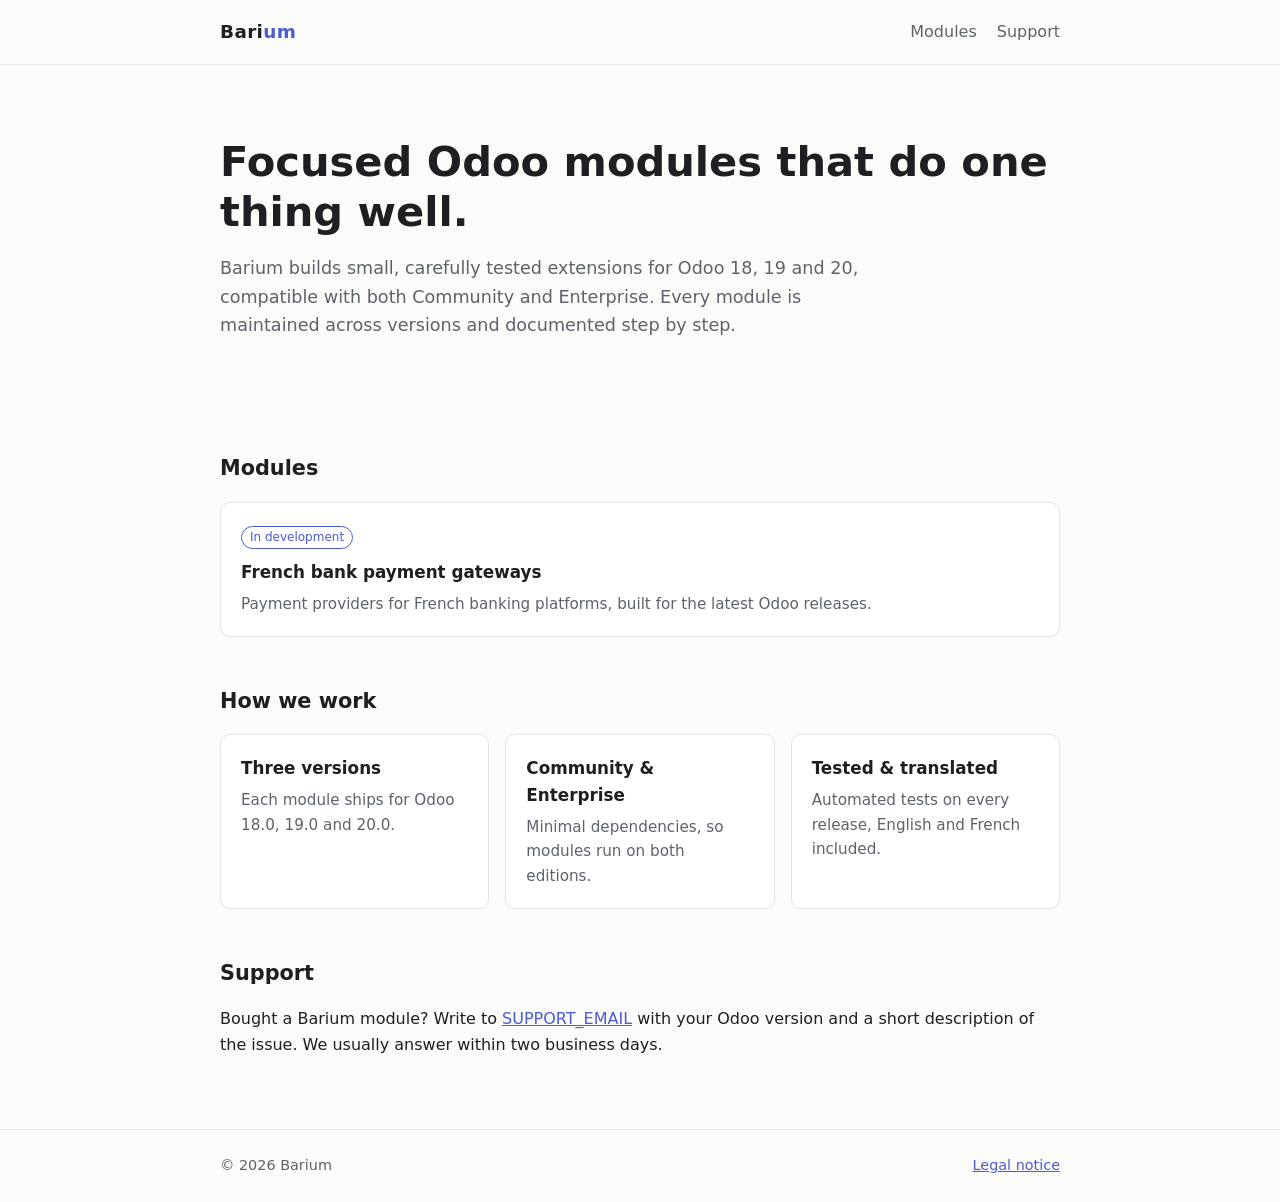
==== index.html @ 751d9a20 "Add initial static website Co-Authored-By: Claude Opus 5.5 <noreply@anthropic.com> Claude-Session: h" ====
<!doctype html>
<html lang="en">
<head>
<meta charset="utf-8">
<meta name="viewport" content="width=device-width, initial-scale=1">
<title>Barium — Odoo modules</title>
<meta name="description" content="Barium builds small, well-tested Odoo modules for Odoo 18, 19 and 20, Community and Enterprise.">
<style>
:root{--bg:#fbfbfa;--fg:#1d1f22;--muted:#5d636b;--line:#e3e5e8;--accent:#4b5bd6;--card:#fff}
@media (prefers-color-scheme:dark){:root{--bg:#141619;--fg:#eceef1;--muted:#9aa1ab;--line:#2a2e34;--accent:#8c98ff;--card:#1b1e22}}
*{box-sizing:border-box}
body{margin:0;background:var(--bg);color:var(--fg);font:16px/1.6 system-ui,-apple-system,"Segoe UI",Roboto,sans-serif}
.wrap{max-width:880px;margin:0 auto;padding:0 20px}
header{border-bottom:1px solid var(--line)}
header .wrap{display:flex;align-items:center;justify-content:space-between;height:64px}
.logo{font-weight:700;letter-spacing:.02em;font-size:1.15rem}
.logo span{color:var(--accent)}
nav a{color:var(--muted);text-decoration:none;margin-left:20px}
nav a:hover{color:var(--fg)}
.hero{padding:72px 0 48px}
h1{font-size:clamp(1.8rem,4vw,2.6rem);line-height:1.2;margin:0 0 16px}
.lead{color:var(--muted);font-size:1.1rem;max-width:640px}
h2{font-size:1.3rem;margin:48px 0 16px}
.grid{display:grid;grid-template-columns:repeat(auto-fit,minmax(240px,1fr));gap:16px}
.card{background:var(--card);border:1px solid var(--line);border-radius:10px;padding:20px}
.card h3{margin:0 0 6px;font-size:1.05rem}
.card p{margin:0;color:var(--muted);font-size:.95rem}
.badge{display:inline-block;font-size:.75rem;color:var(--accent);border:1px solid var(--accent);border-radius:99px;padding:1px 8px;margin-bottom:10px}
a{color:var(--accent)}
footer{border-top:1px solid var(--line);margin-top:72px;padding:24px 0;color:var(--muted);font-size:.9rem}
footer .wrap{display:flex;flex-wrap:wrap;gap:16px;justify-content:space-between}
</style>
</head>
<body>
<header><div class="wrap"><div class="logo">Bari<span>um</span></div>
<nav><a href="#modules">Modules</a><a href="#support">Support</a></nav></div></header>
<main class="wrap">
<section class="hero">
<h1>Focused Odoo modules that do one thing well.</h1>
<p class="lead">Barium builds small, carefully tested extensions for Odoo 18, 19 and 20, compatible with both Community and Enterprise. Every module is maintained across versions and documented step by step.</p>
</section>

<section id="modules">
<h2>Modules</h2>
<div class="grid">
<div class="card"><span class="badge">In development</span><h3>French bank payment gateways</h3><p>Payment providers for French banking platforms, built for the latest Odoo releases.</p></div>
</div>
</section>

<section>
<h2>How we work</h2>
<div class="grid">
<div class="card"><h3>Three versions</h3><p>Each module ships for Odoo 18.0, 19.0 and 20.0.</p></div>
<div class="card"><h3>Community &amp; Enterprise</h3><p>Minimal dependencies, so modules run on both editions.</p></div>
<div class="card"><h3>Tested &amp; translated</h3><p>Automated tests on every release, English and French included.</p></div>
</div>
</section>

<section id="support">
<h2>Support</h2>
<p>Bought a Barium module? Write to <a href="mailto:SUPPORT_EMAIL">SUPPORT_EMAIL</a> with your Odoo version and a short description of the issue. We usually answer within two business days.</p>
</section>
</main>
<footer><div class="wrap"><span>© 2026 Barium</span><a href="legal.html">Legal notice</a></div></footer>
</body>
</html>
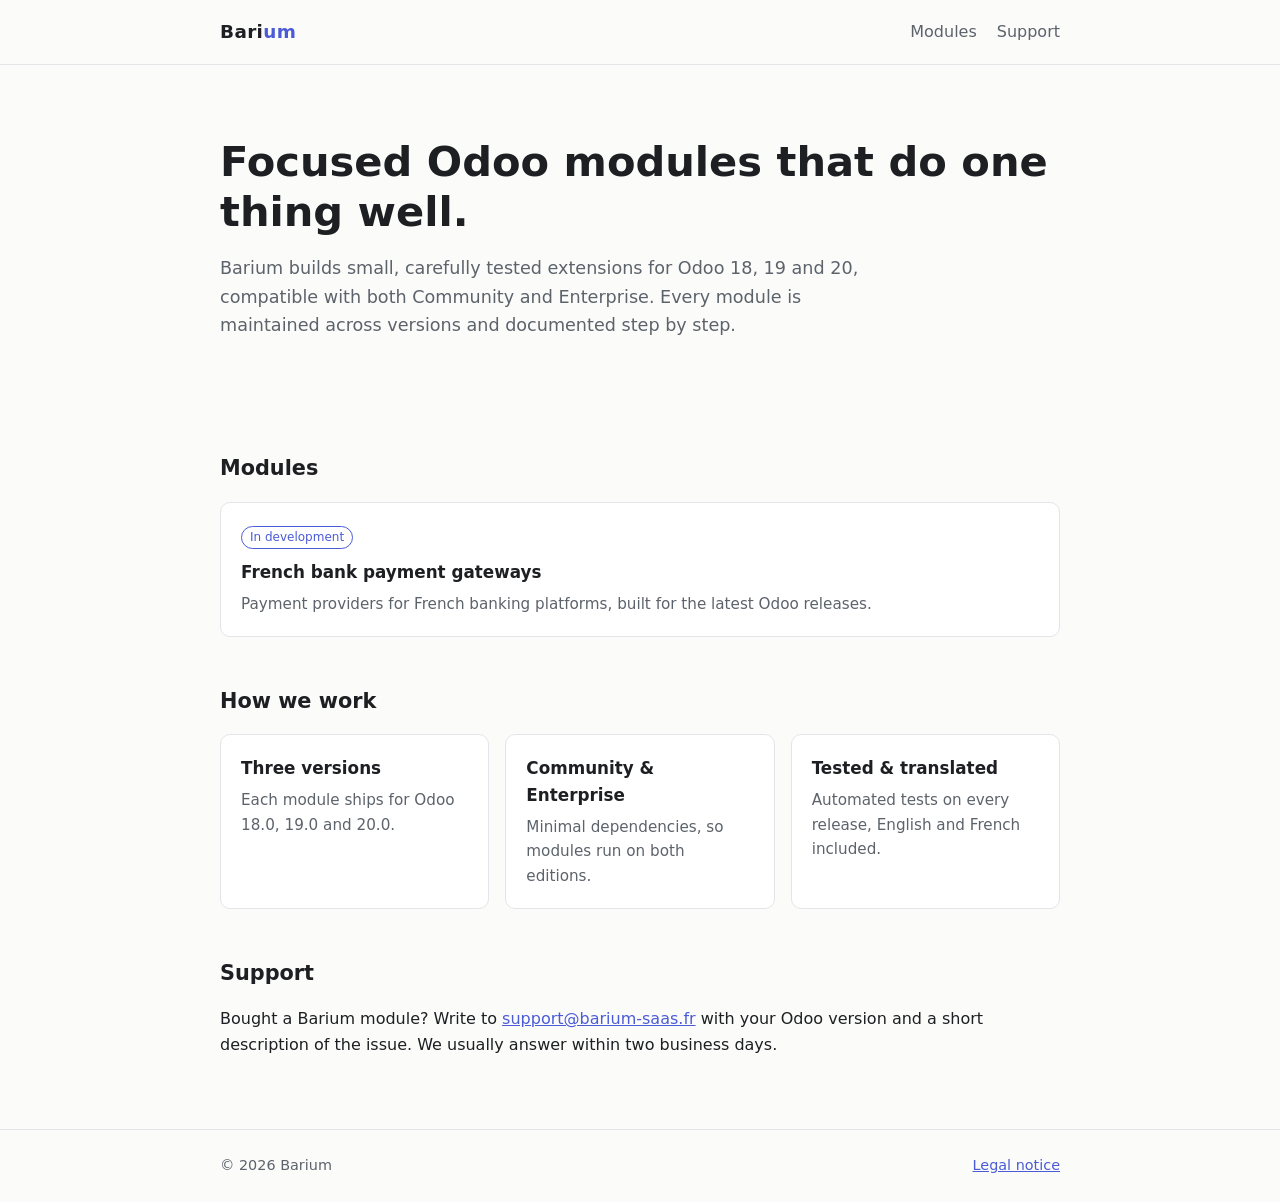
==== commit 5a407d19: "Set the support e-mail address Co-Authored-By: Claude Opus 5.5 <noreply@anthropic.com> Claude-Sessio" ====
--- a/index.html
+++ b/index.html
@@ -58,7 +58,7 @@
 
 <section id="support">
 <h2>Support</h2>
-<p>Bought a Barium module? Write to <a href="mailto:SUPPORT_EMAIL">SUPPORT_EMAIL</a> with your Odoo version and a short description of the issue. We usually answer within two business days.</p>
+<p>Bought a Barium module? Write to <a href="mailto:support@barium-saas.fr">support@barium-saas.fr</a> with your Odoo version and a short description of the issue. We usually answer within two business days.</p>
 </section>
 </main>
 <footer><div class="wrap"><span>© 2026 Barium</span><a href="legal.html">Legal notice</a></div></footer>
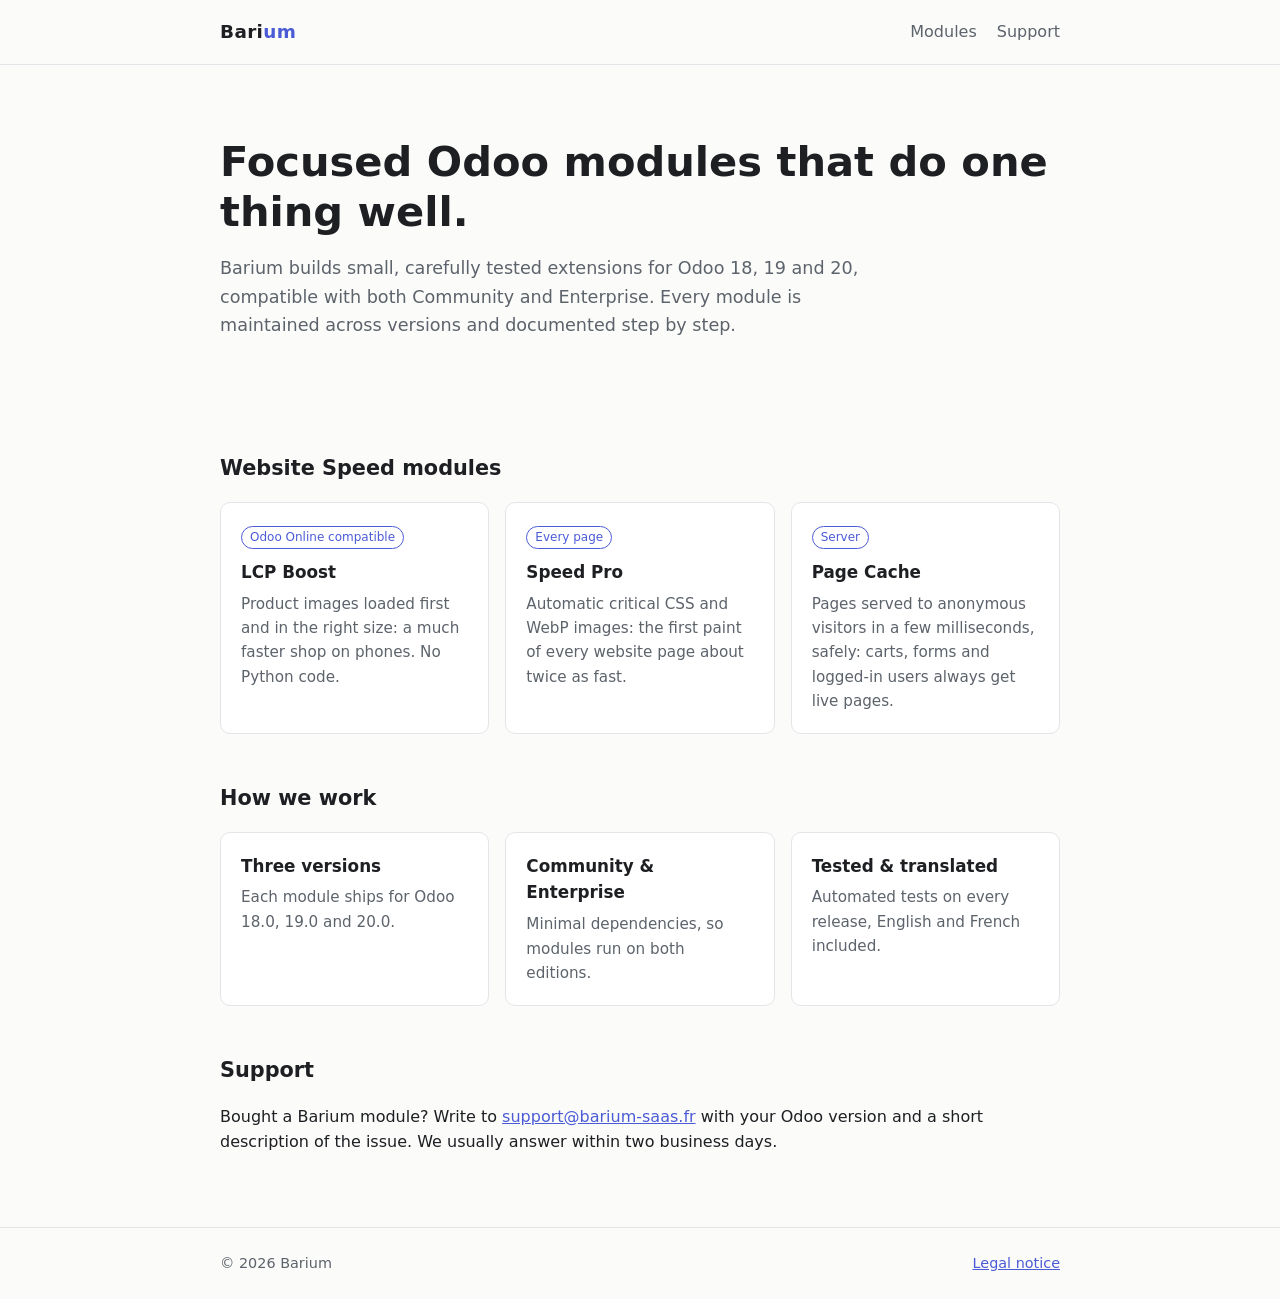
==== commit 3fcf87ca: "Show the Website Speed modules on the home page Co-Authored-By: Claude Opus 5.5 <noreply@anthropic.c" ====
--- a/index.html
+++ b/index.html
@@ -41,9 +41,11 @@
 </section>
 
 <section id="modules">
-<h2>Modules</h2>
+<h2>Website Speed modules</h2>
 <div class="grid">
-<div class="card"><span class="badge">In development</span><h3>French bank payment gateways</h3><p>Payment providers for French banking platforms, built for the latest Odoo releases.</p></div>
+<div class="card"><span class="badge">Odoo Online compatible</span><h3>LCP Boost</h3><p>Product images loaded first and in the right size: a much faster shop on phones. No Python code.</p></div>
+<div class="card"><span class="badge">Every page</span><h3>Speed Pro</h3><p>Automatic critical CSS and WebP images: the first paint of every website page about twice as fast.</p></div>
+<div class="card"><span class="badge">Server</span><h3>Page Cache</h3><p>Pages served to anonymous visitors in a few milliseconds, safely: carts, forms and logged-in users always get live pages.</p></div>
 </div>
 </section>
 
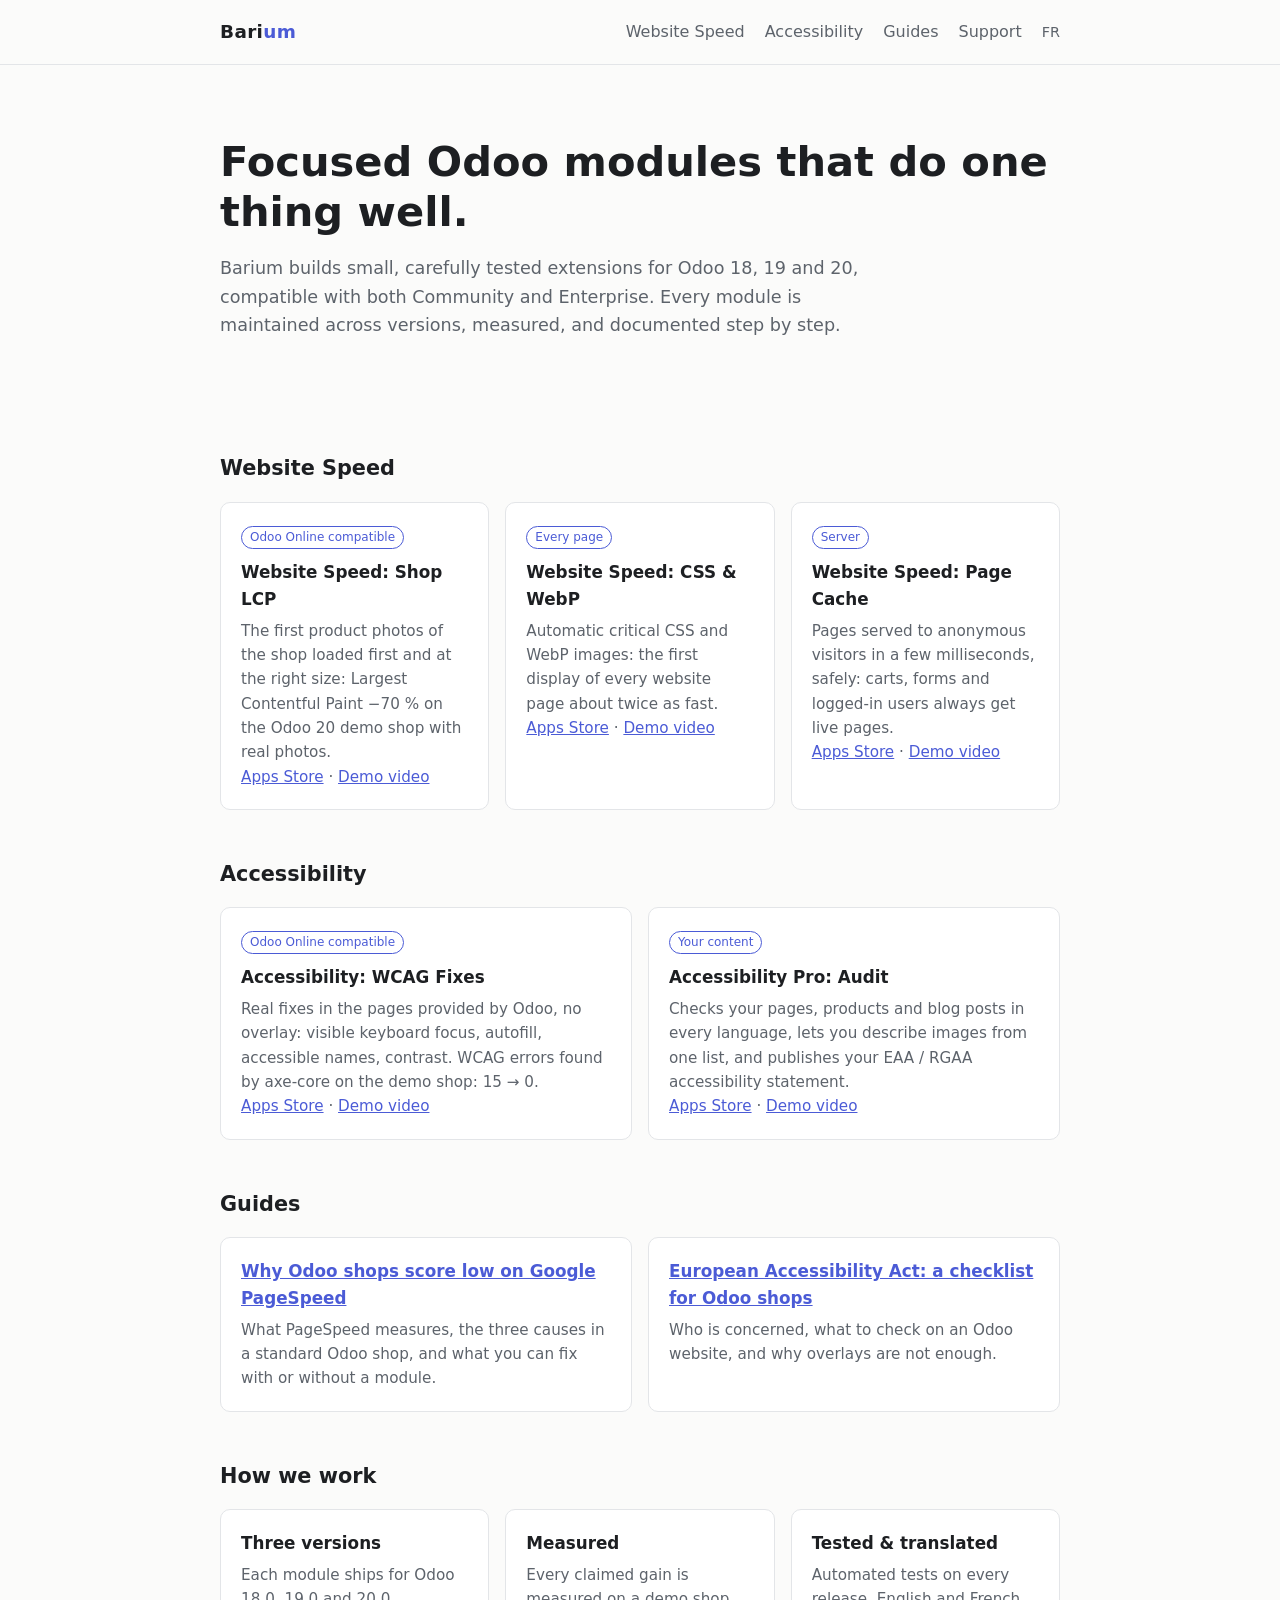
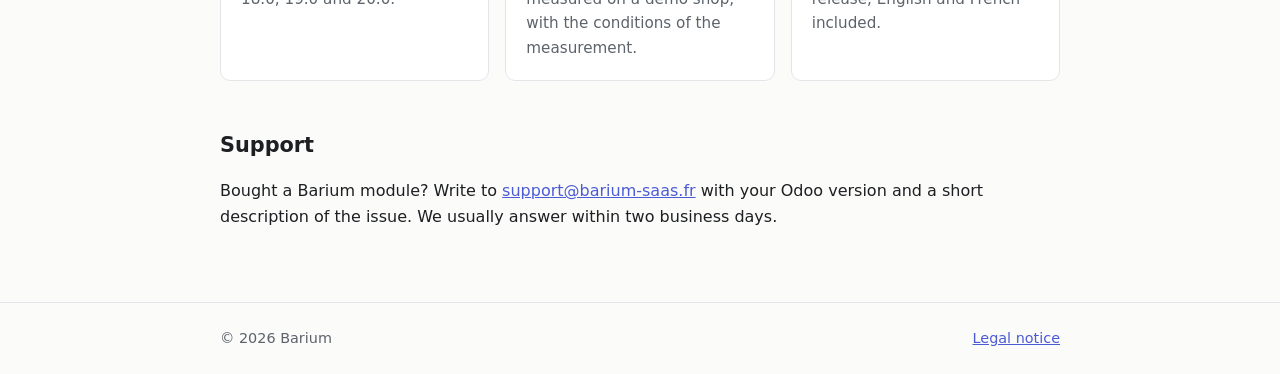
==== commit 4ec73774: "Add the accessibility modules, demo videos, French version and guides Shared stylesheet, PageSpeed a" ====
--- a/index.html
+++ b/index.html
@@ -3,49 +3,46 @@
 <head>
 <meta charset="utf-8">
 <meta name="viewport" content="width=device-width, initial-scale=1">
-<title>Barium — Odoo modules</title>
-<meta name="description" content="Barium builds small, well-tested Odoo modules for Odoo 18, 19 and 20, Community and Enterprise.">
-<style>
-:root{--bg:#fbfbfa;--fg:#1d1f22;--muted:#5d636b;--line:#e3e5e8;--accent:#4b5bd6;--card:#fff}
-@media (prefers-color-scheme:dark){:root{--bg:#141619;--fg:#eceef1;--muted:#9aa1ab;--line:#2a2e34;--accent:#8c98ff;--card:#1b1e22}}
-*{box-sizing:border-box}
-body{margin:0;background:var(--bg);color:var(--fg);font:16px/1.6 system-ui,-apple-system,"Segoe UI",Roboto,sans-serif}
-.wrap{max-width:880px;margin:0 auto;padding:0 20px}
-header{border-bottom:1px solid var(--line)}
-header .wrap{display:flex;align-items:center;justify-content:space-between;height:64px}
-.logo{font-weight:700;letter-spacing:.02em;font-size:1.15rem}
-.logo span{color:var(--accent)}
-nav a{color:var(--muted);text-decoration:none;margin-left:20px}
-nav a:hover{color:var(--fg)}
-.hero{padding:72px 0 48px}
-h1{font-size:clamp(1.8rem,4vw,2.6rem);line-height:1.2;margin:0 0 16px}
-.lead{color:var(--muted);font-size:1.1rem;max-width:640px}
-h2{font-size:1.3rem;margin:48px 0 16px}
-.grid{display:grid;grid-template-columns:repeat(auto-fit,minmax(240px,1fr));gap:16px}
-.card{background:var(--card);border:1px solid var(--line);border-radius:10px;padding:20px}
-.card h3{margin:0 0 6px;font-size:1.05rem}
-.card p{margin:0;color:var(--muted);font-size:.95rem}
-.badge{display:inline-block;font-size:.75rem;color:var(--accent);border:1px solid var(--accent);border-radius:99px;padding:1px 8px;margin-bottom:10px}
-a{color:var(--accent)}
-footer{border-top:1px solid var(--line);margin-top:72px;padding:24px 0;color:var(--muted);font-size:.9rem}
-footer .wrap{display:flex;flex-wrap:wrap;gap:16px;justify-content:space-between}
-</style>
+<title>Barium — Odoo modules for website speed and accessibility</title>
+<meta name="description" content="Barium builds small, well-tested Odoo modules for Odoo 18, 19 and 20: website speed (PageSpeed, Core Web Vitals, page cache) and accessibility (WCAG 2.2, European Accessibility Act).">
+<link rel="stylesheet" href="style.css">
 </head>
 <body>
 <header><div class="wrap"><div class="logo">Bari<span>um</span></div>
-<nav><a href="#modules">Modules</a><a href="#support">Support</a></nav></div></header>
+<nav><a href="#speed">Website Speed</a><a href="#accessibility">Accessibility</a><a href="#guides">Guides</a><a href="#support">Support</a><a class="lang" href="fr/">FR</a></nav></div></header>
 <main class="wrap">
 <section class="hero">
 <h1>Focused Odoo modules that do one thing well.</h1>
-<p class="lead">Barium builds small, carefully tested extensions for Odoo 18, 19 and 20, compatible with both Community and Enterprise. Every module is maintained across versions and documented step by step.</p>
+<p class="lead">Barium builds small, carefully tested extensions for Odoo 18, 19 and 20, compatible with both Community and Enterprise. Every module is maintained across versions, measured, and documented step by step.</p>
 </section>
 
-<section id="modules">
-<h2>Website Speed modules</h2>
+<section id="speed">
+<h2>Website Speed</h2>
 <div class="grid">
-<div class="card"><span class="badge">Odoo Online compatible</span><h3>LCP Boost</h3><p>Product images loaded first and in the right size: a much faster shop on phones. No Python code.</p></div>
-<div class="card"><span class="badge">Every page</span><h3>Speed Pro</h3><p>Automatic critical CSS and WebP images: the first paint of every website page about twice as fast.</p></div>
-<div class="card"><span class="badge">Server</span><h3>Page Cache</h3><p>Pages served to anonymous visitors in a few milliseconds, safely: carts, forms and logged-in users always get live pages.</p></div>
+<div class="card"><span class="badge">Odoo Online compatible</span><h3>Website Speed: Shop LCP</h3><p>The first product photos of the shop loaded first and at the right size: Largest Contentful Paint −70 % on the Odoo 20 demo shop with real photos.</p>
+<p><a href="https://apps.odoo.com/apps/modules/20.0/barium_website_lcp_boost">Apps Store</a> · <a href="https://www.youtube.com/watch?v=o90MydhTYGU">Demo video</a></p></div>
+<div class="card"><span class="badge">Every page</span><h3>Website Speed: CSS &amp; WebP</h3><p>Automatic critical CSS and WebP images: the first display of every website page about twice as fast.</p>
+<p><a href="https://apps.odoo.com/apps/modules/20.0/barium_website_speed_pro">Apps Store</a> · <a href="https://www.youtube.com/watch?v=GPjvThIEa44">Demo video</a></p></div>
+<div class="card"><span class="badge">Server</span><h3>Website Speed: Page Cache</h3><p>Pages served to anonymous visitors in a few milliseconds, safely: carts, forms and logged-in users always get live pages.</p>
+<p><a href="https://apps.odoo.com/apps/modules/20.0/barium_website_page_cache">Apps Store</a> · <a href="https://www.youtube.com/watch?v=78zGD0fIZtY">Demo video</a></p></div>
+</div>
+</section>
+
+<section id="accessibility">
+<h2>Accessibility</h2>
+<div class="grid">
+<div class="card"><span class="badge">Odoo Online compatible</span><h3>Accessibility: WCAG Fixes</h3><p>Real fixes in the pages provided by Odoo, no overlay: visible keyboard focus, autofill, accessible names, contrast. WCAG errors found by axe-core on the demo shop: 15 → 0.</p>
+<p><a href="https://apps.odoo.com/apps/modules/20.0/barium_website_accessibility_wcag">Apps Store</a> · <a href="https://www.youtube.com/watch?v=j2Ykxhk5wgQ">Demo video</a></p></div>
+<div class="card"><span class="badge">Your content</span><h3>Accessibility Pro: Audit</h3><p>Checks your pages, products and blog posts in every language, lets you describe images from one list, and publishes your EAA / RGAA accessibility statement.</p>
+<p><a href="https://apps.odoo.com/apps/modules/20.0/barium_website_accessibility_audit">Apps Store</a> · <a href="https://www.youtube.com/watch?v=ZPq88niXZhc">Demo video</a></p></div>
+</div>
+</section>
+
+<section id="guides">
+<h2>Guides</h2>
+<div class="grid">
+<div class="card"><h3><a href="guides/odoo-pagespeed.html">Why Odoo shops score low on Google PageSpeed</a></h3><p>What PageSpeed measures, the three causes in a standard Odoo shop, and what you can fix with or without a module.</p></div>
+<div class="card"><h3><a href="guides/odoo-accessibility-eaa.html">European Accessibility Act: a checklist for Odoo shops</a></h3><p>Who is concerned, what to check on an Odoo website, and why overlays are not enough.</p></div>
 </div>
 </section>
 
@@ -53,7 +50,7 @@
 <h2>How we work</h2>
 <div class="grid">
 <div class="card"><h3>Three versions</h3><p>Each module ships for Odoo 18.0, 19.0 and 20.0.</p></div>
-<div class="card"><h3>Community &amp; Enterprise</h3><p>Minimal dependencies, so modules run on both editions.</p></div>
+<div class="card"><h3>Measured</h3><p>Every claimed gain is measured on a demo shop, with the conditions of the measurement.</p></div>
 <div class="card"><h3>Tested &amp; translated</h3><p>Automated tests on every release, English and French included.</p></div>
 </div>
 </section>
--- a/style.css
+++ b/style.css
@@ -0,0 +1,32 @@
+:root{--bg:#fbfbfa;--fg:#1d1f22;--muted:#5d636b;--line:#e3e5e8;--accent:#4b5bd6;--card:#fff}
+@media (prefers-color-scheme:dark){:root{--bg:#141619;--fg:#eceef1;--muted:#9aa1ab;--line:#2a2e34;--accent:#8c98ff;--card:#1b1e22}}
+*{box-sizing:border-box}
+body{margin:0;background:var(--bg);color:var(--fg);font:16px/1.6 system-ui,-apple-system,"Segoe UI",Roboto,sans-serif}
+.wrap{max-width:880px;margin:0 auto;padding:0 20px}
+header{border-bottom:1px solid var(--line)}
+header .wrap{display:flex;align-items:center;justify-content:space-between;height:64px}
+.logo{font-weight:700;letter-spacing:.02em;font-size:1.15rem}
+.logo span{color:var(--accent)}
+nav a{color:var(--muted);text-decoration:none;margin-left:20px}
+nav a:hover{color:var(--fg)}
+.hero{padding:72px 0 48px}
+h1{font-size:clamp(1.8rem,4vw,2.6rem);line-height:1.2;margin:0 0 16px}
+.lead{color:var(--muted);font-size:1.1rem;max-width:640px}
+h2{font-size:1.3rem;margin:48px 0 16px}
+.grid{display:grid;grid-template-columns:repeat(auto-fit,minmax(240px,1fr));gap:16px}
+.card{background:var(--card);border:1px solid var(--line);border-radius:10px;padding:20px}
+.card h3{margin:0 0 6px;font-size:1.05rem}
+.card p{margin:0;color:var(--muted);font-size:.95rem}
+.badge{display:inline-block;font-size:.75rem;color:var(--accent);border:1px solid var(--accent);border-radius:99px;padding:1px 8px;margin-bottom:10px}
+a{color:var(--accent)}
+footer{border-top:1px solid var(--line);margin-top:72px;padding:24px 0;color:var(--muted);font-size:.9rem}
+footer .wrap{display:flex;flex-wrap:wrap;gap:16px;justify-content:space-between}
+.article{max-width:720px}
+.article h1{margin-top:48px}
+.article h2{margin-top:40px}
+.article li{margin-bottom:6px}
+.article .meta{color:var(--muted);font-size:.9rem}
+.article table{border-collapse:collapse;margin:12px 0}
+.article th,.article td{border-bottom:1px solid var(--line);padding:6px 12px;text-align:left}
+.cta{background:var(--card);border:1px solid var(--line);border-radius:10px;padding:16px 20px;margin:24px 0}
+.lang{font-size:.9rem}
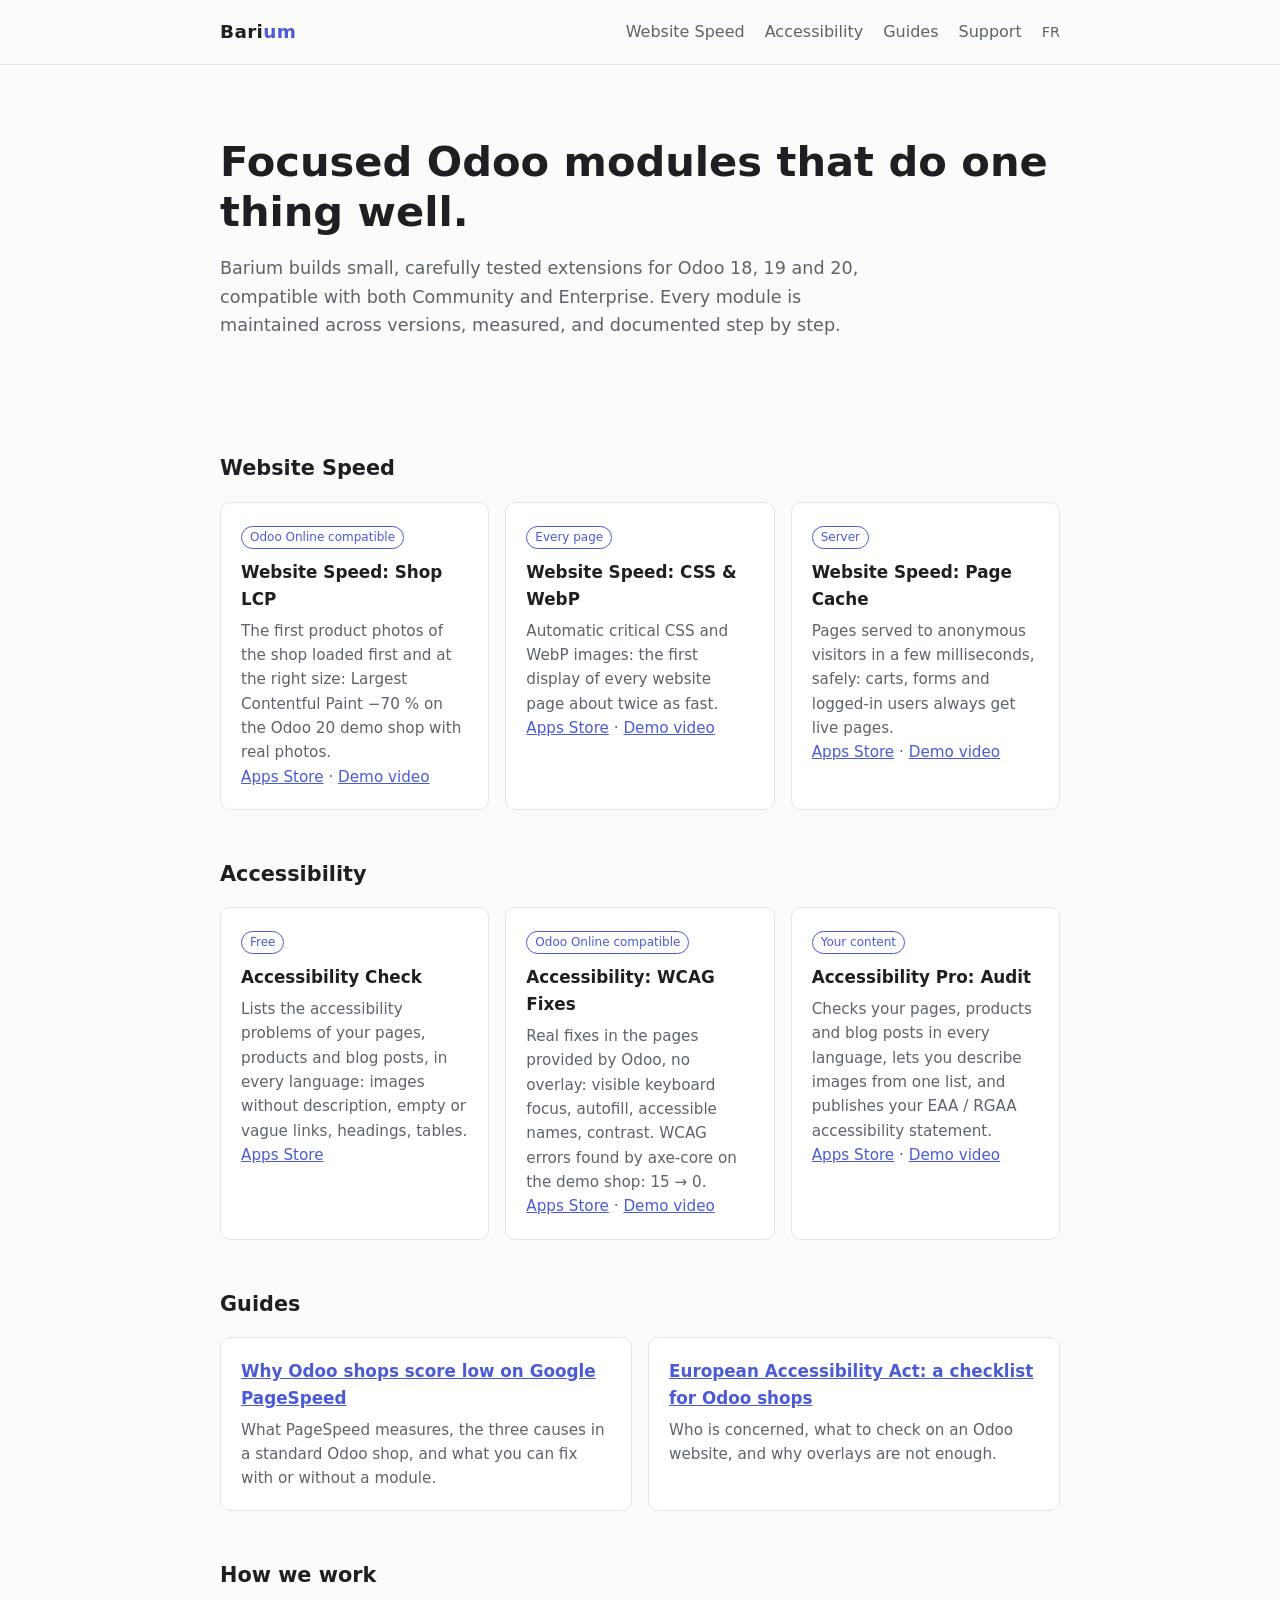
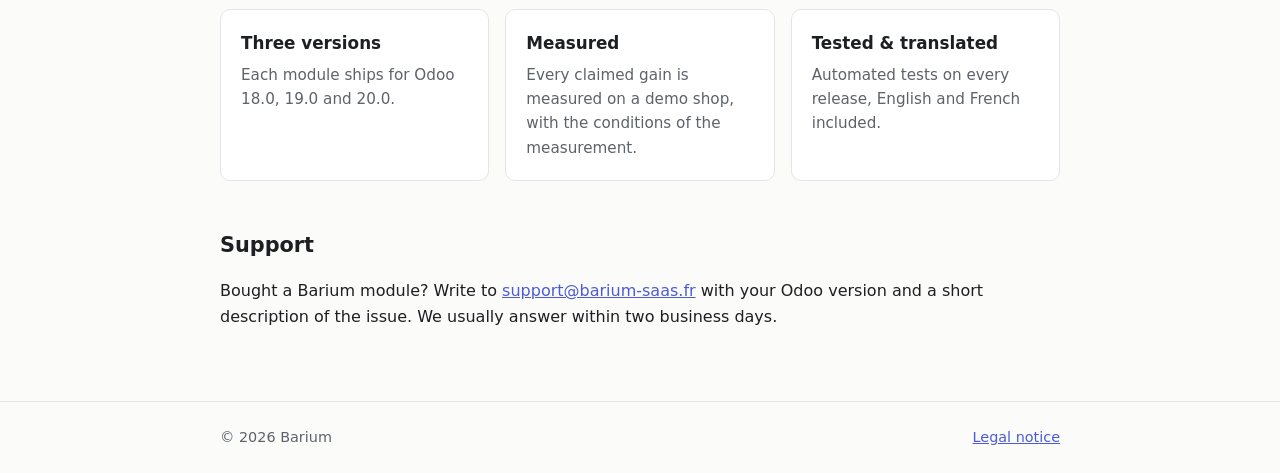
==== commit 5ff791e6: "Add the free Accessibility Check module Co-Authored-By: Claude Opus 5.5 <noreply@anthropic.com> Clau" ====
--- a/index.html
+++ b/index.html
@@ -31,6 +31,8 @@
 <section id="accessibility">
 <h2>Accessibility</h2>
 <div class="grid">
+<div class="card"><span class="badge">Free</span><h3>Accessibility Check</h3><p>Lists the accessibility problems of your pages, products and blog posts, in every language: images without description, empty or vague links, headings, tables.</p>
+<p><a href="https://apps.odoo.com/apps/modules/20.0/barium_website_accessibility_check">Apps Store</a></p></div>
 <div class="card"><span class="badge">Odoo Online compatible</span><h3>Accessibility: WCAG Fixes</h3><p>Real fixes in the pages provided by Odoo, no overlay: visible keyboard focus, autofill, accessible names, contrast. WCAG errors found by axe-core on the demo shop: 15 → 0.</p>
 <p><a href="https://apps.odoo.com/apps/modules/20.0/barium_website_accessibility_wcag">Apps Store</a> · <a href="https://www.youtube.com/watch?v=j2Ykxhk5wgQ">Demo video</a></p></div>
 <div class="card"><span class="badge">Your content</span><h3>Accessibility Pro: Audit</h3><p>Checks your pages, products and blog posts in every language, lets you describe images from one list, and publishes your EAA / RGAA accessibility statement.</p>
